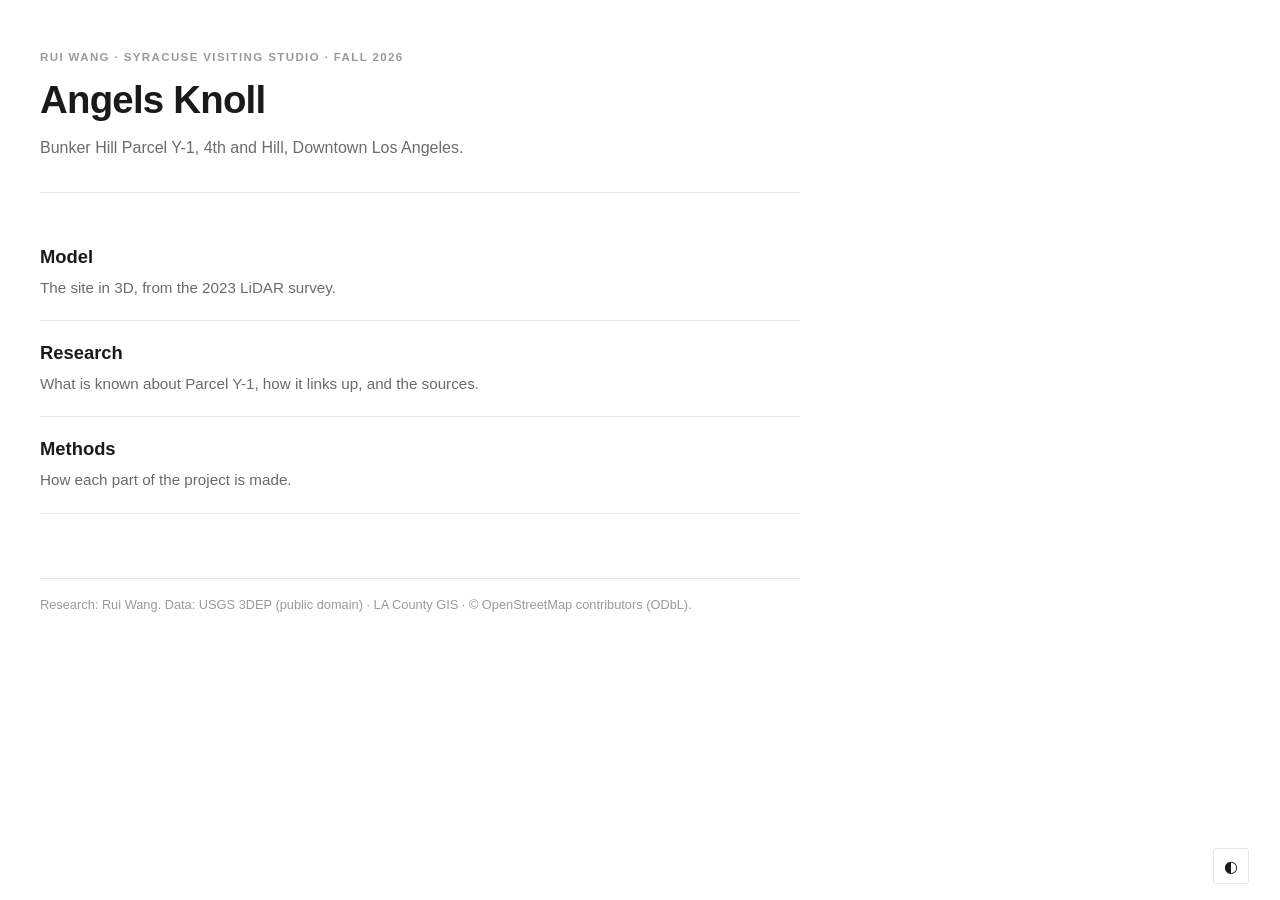
==== web/index.html @ c29ef48c "Make the repository a solo project: remove contributor docs and other people's names The project is " ====
<!doctype html>
<html lang="en">
<head>
<meta charset="utf-8">
<meta name="viewport" content="width=device-width, initial-scale=1">
<title>Angels Knoll Studio</title>
<link rel="stylesheet" href="site.css">
<script src="theme.js"></script>
<script>
  // The viewer is heavy (about 45 MB of LiDAR, decoded in the browser), so the home page asks the browser to prepare
  // it in the background (Speculation Rules prerender, user 2026-10-12): clicking Model then opens it at once.
  // Right away with a mouse on a screen wider than a phone; on phones or with Data Saver only once the link is pressed or hovered.
  (function () {
    if (!(HTMLScriptElement.supports && HTMLScriptElement.supports("speculationrules"))) return;
    var c = navigator.connection, small = matchMedia("(max-width: 600px), (pointer: coarse)").matches;
    var eager = !small && !(c && c.saveData);
    var s = document.createElement("script");
    s.type = "speculationrules";
    s.textContent = JSON.stringify({ prerender: [{ urls: ["viewer.html"], eagerness: eager ? "immediate" : "moderate" }] });
    document.head.appendChild(s);
  })();
  // Back from the viewer with its "home" link (a history step back, viewer.js), the viewer is still the next history
  // entry and the browser keeps it as it was: Model then steps forward to it, open at once with the same view
  // (user, 2026-10-12: the second time it loaded again). Navigation API (Chromium); elsewhere the link just loads.
  document.addEventListener("click", function (e) {
    var a = e.target.closest && e.target.closest('a[href="viewer.html"]');
    if (!a || e.button !== 0 || e.metaKey || e.ctrlKey || e.shiftKey || e.altKey || !window.navigation) return;
    var es = navigation.entries(), next = es[navigation.currentEntry.index + 1];
    if (next && new URL(next.url).pathname === new URL(a.href).pathname) { e.preventDefault(); navigation.forward(); }
  });
</script>
<style>
  /* the three entries, laid out like Research's findings */
  a.item { display: block; border-bottom: 1px solid var(--line); padding: 20px 0; color: inherit; text-decoration: none; }
  a.item:hover .entry-title { text-decoration-color: currentColor; }
  a.item .entry-title { margin-bottom: 6px; }
</style>
</head>
<body>
<main class="container">
  <header class="header">
    <p class="eyebrow">Rui Wang · Syracuse Visiting Studio · Fall 2026</p>
    <h1>Angels Knoll</h1>
    <p class="subtitle">Bunker Hill Parcel Y-1, 4th and Hill, Downtown Los Angeles.</p>
  </header>

  <a class="item" href="viewer.html">
    <div class="entry-title">Model</div>
    <div class="entry-summary">The site in 3D, from the 2023 LiDAR survey.</div>
  </a>

  <a class="item" href="research/">
    <div class="entry-title">Research</div>
    <div class="entry-summary">What is known about Parcel Y-1, how it links up, and the sources.</div>
  </a>

  <a class="item" href="methods/">
    <div class="entry-title">Methods</div>
    <div class="entry-summary">How each part of the project is made.</div>
  </a>

  <footer class="footer">
    Research: Rui Wang. Data: USGS 3DEP (public domain) · LA County GIS · © OpenStreetMap contributors (ODbL).
  </footer>
</main>
<button id="themeToggle" class="theme-toggle" aria-label="Toggle dark mode">&#9680;</button>
</body>
</html>
---- web/site.css ----
/* Shared look of the site's pages (home, Research, Methods), modeled on ruyf26.samlay.xyz (user, 2026-10-10:
   one type scale, one set of colours, one column). Page-specific styles stay in each page. */
/* the colours are registered as colours, so the light / dark switch can ease the variables themselves (see .theme-anim) */
@property --bg { syntax: "<color>"; inherits: true; initial-value: #ffffff; }
@property --text { syntax: "<color>"; inherits: true; initial-value: #1a1a1a; }
@property --muted { syntax: "<color>"; inherits: true; initial-value: #6b6b6b; }
@property --faint { syntax: "<color>"; inherits: true; initial-value: #9a9a9a; }
@property --line { syntax: "<color>"; inherits: true; initial-value: #e6e6e6; }
@property --hover { syntax: "<color>"; inherits: true; initial-value: #f7f7f7; }
@property --tint { syntax: "<color>"; inherits: true; initial-value: #3f51b5; }
@property --verified { syntax: "<color>"; inherits: true; initial-value: #2e7d32; }
@property --unverified { syntax: "<color>"; inherits: true; initial-value: #b26a00; }
@property --question { syntax: "<color>"; inherits: true; initial-value: #6b6b6b; }
@property --analysis { syntax: "<color>"; inherits: true; initial-value: #3f51b5; }
:root {
  --bg: #ffffff; --text: #1a1a1a; --muted: #6b6b6b; --faint: #9a9a9a; --line: #e6e6e6; --hover: #f7f7f7;
  --tint: #3f51b5;
  /* how sure an entry is (Research, Timeline) */
  --verified: #2e7d32; --unverified: #b26a00; --question: #6b6b6b; --analysis: #3f51b5;
  --font: -apple-system, BlinkMacSystemFont, "Segoe UI", Roboto, "Helvetica Neue", Arial, sans-serif;
  --mono: ui-monospace, SFMono-Regular, Menlo, Consolas, monospace;
  /* timing, the same across the site (user, 2026-10-10; also in viewer.html): small feedback, overlays appearing,
     closing / a change of the whole page, overlays fading after the idle wait */
  --t-feedback: .2s; --t-in: .3s; --t-out: .5s; --t-idle: 1.5s;
}
@media (prefers-color-scheme: dark) {
  :root:not([data-theme="light"]) {
    color-scheme: dark; --bg: #161616; --text: #ededed; --muted: #a0a0a0; --faint: #777777; --line: #2c2c2c; --hover: #1f1f1f;
    --tint: #9fa8da;
    --verified: #81c784; --unverified: #ffb74d; --question: #a0a0a0; --analysis: #9fa8da;
  }
}
:root[data-theme="dark"] {
  color-scheme: dark; --bg: #161616; --text: #ededed; --muted: #a0a0a0; --faint: #777777; --line: #2c2c2c; --hover: #1f1f1f;
  --tint: #9fa8da;
  --verified: #81c784; --unverified: #ffb74d; --question: #a0a0a0; --analysis: #9fa8da;
}

/* moving between the site's pages cross-fades (View Transitions; browsers without it simply change page) */
@view-transition { navigation: auto; }
::view-transition-old(root), ::view-transition-new(root) { animation-duration: .5s; animation-timing-function: ease; }
/* behind the two pictures being cross-faded, the page colour, not the browser's white: a picture with see-through
   parts (the Network's 3D view) otherwise let light through mid-fade (user, 2026-10-13: dark, light, dark) */
::view-transition { background: var(--bg); }

* { margin: 0; padding: 0; box-sizing: border-box; }
/* short pages keep the scrollbar's room, so every page's column lines up; the page colour reaches the window edges */
html { scrollbar-gutter: stable; background: var(--bg); }
body { font-family: var(--font); font-size: 16px; line-height: 1.6; background: var(--bg); color: var(--text); }
a { color: inherit; }
code { font: 0.8rem var(--mono); }

/* one column, the same on every page */
.container { max-width: 760px; margin: 0; padding: 48px 16px 64px; }
/* the column sits at the left on every page, not in the middle (user, 2026-10-13: so the Network's view has the
   middle of the screen); wider screens give it a wider margin */
@media (min-width: 900px) { .container { max-width: 840px; padding-left: 40px; padding-right: 40px; } }

/* header: eyebrow (link home + authors), title, one-line subtitle, hairline */
.header { padding-bottom: 32px; border-bottom: 1px solid var(--line); margin-bottom: 32px; }
.eyebrow { font-size: 0.72rem; font-weight: 700; letter-spacing: 0.12em; text-transform: uppercase; color: var(--faint); margin-bottom: 12px; }
.home { color: inherit; }   /* "home" in the eyebrow, underlined like the viewer's */
.header h1 { font-size: 2.4rem; line-height: 1.15; letter-spacing: -0.02em; margin-bottom: 12px; }
.subtitle { color: var(--muted); max-width: 520px; }
/* switching between the views of one page (Research: Network, List), under the title */
.views { display: flex; gap: 14px; font-size: 0.8rem; margin: -4px 0 12px; }
.views a { color: var(--muted); text-decoration: none; padding-bottom: 1px; border-bottom: 1px solid transparent;
  transition: color var(--t-feedback), border-color var(--t-feedback); }
.views a:hover { color: var(--text); }
.views a.on { color: var(--text); border-bottom-color: currentColor; }

/* small uppercase label over a group (Research topics, home entries, Methods contents) */
.label { font-size: 0.75rem; font-weight: 700; letter-spacing: 0.12em; text-transform: uppercase; color: var(--faint);
  padding-bottom: 8px; border-bottom: 1px solid var(--line); }

/* an entry in a list: title + muted summary (Research findings, home entries) */
.entry-title { font-size: 1.15rem; line-height: 1.35; font-weight: 700; }
.entry-summary { color: var(--muted); font-size: 0.95rem; }

/* running text */
.prose p { margin-bottom: 12px; }
.note { color: var(--muted); font-size: 0.85rem; }

.footer { margin-top: 64px; padding-top: 16px; border-top: 1px solid var(--line); font-size: 0.8rem; color: var(--faint); }

/* the scrollbar takes the page's colours, so it fades with them instead of jumping when color-scheme flips */
html { scrollbar-color: var(--line) var(--bg); }
/* switching light / dark eases the colour variables on the root only (theme.js sets .theme-anim for the length of the
   change); every element follows them in step. Easing each element's own colour instead made inherited colours lag
   behind and jump at the end (home: Model / Research / Methods flashed; user, 2026-10-12, measured). */
.theme-anim { transition: --bg var(--t-out) ease, --text var(--t-out) ease, --muted var(--t-out) ease,
    --faint var(--t-out) ease, --line var(--t-out) ease, --hover var(--t-out) ease, --tint var(--t-out) ease,
    --verified var(--t-out) ease, --unverified var(--t-out) ease, --question var(--t-out) ease,
    --analysis var(--t-out) ease !important; }
/* hover underlines (entry titles) come in with the small-feedback time; other links keep theirs */
.entry-title, .finding-title { text-decoration: underline; text-underline-offset: 3px; text-decoration-color: transparent;
  transition: text-decoration-color var(--t-feedback); }

.theme-toggle { position: fixed; right: 16px; bottom: 16px; width: 36px; height: 36px; font-size: 1rem; color: var(--text);
  background: var(--bg); border: 1px solid var(--line); border-radius: 3px; cursor: pointer; }

@media (max-width: 600px) {
  .container { padding-top: 32px; }
  .header h1 { font-size: 1.9rem; }
}
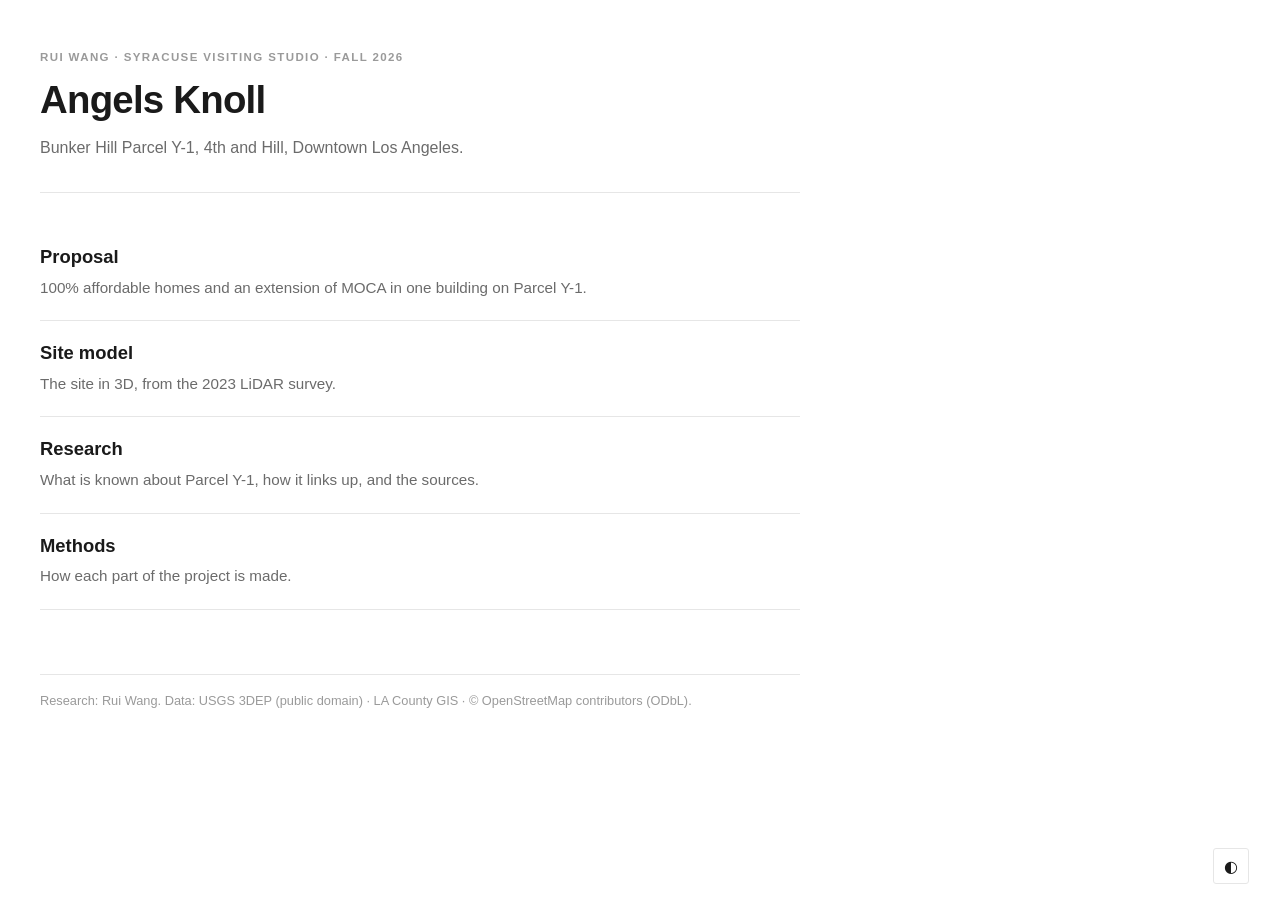
==== commit adad784e: "Add the Proposal page and put it first on the home page - web/proposal/: the English project proposa" ====
--- a/web/index.html
+++ b/web/index.html
@@ -8,7 +8,7 @@
 <script src="theme.js"></script>
 <script>
   // The viewer is heavy (about 45 MB of LiDAR, decoded in the browser), so the home page asks the browser to prepare
-  // it in the background (Speculation Rules prerender, user 2026-10-12): clicking Model then opens it at once.
+  // it in the background (Speculation Rules prerender, user 2026-10-12): clicking Site model then opens it at once.
   // Right away with a mouse on a screen wider than a phone; on phones or with Data Saver only once the link is pressed or hovered.
   (function () {
     if (!(HTMLScriptElement.supports && HTMLScriptElement.supports("speculationrules"))) return;
@@ -20,7 +20,7 @@
     document.head.appendChild(s);
   })();
   // Back from the viewer with its "home" link (a history step back, viewer.js), the viewer is still the next history
-  // entry and the browser keeps it as it was: Model then steps forward to it, open at once with the same view
+  // entry and the browser keeps it as it was: Site model then steps forward to it, open at once with the same view
   // (user, 2026-10-12: the second time it loaded again). Navigation API (Chromium); elsewhere the link just loads.
   document.addEventListener("click", function (e) {
     var a = e.target.closest && e.target.closest('a[href="viewer.html"]');
@@ -30,7 +30,7 @@
   });
 </script>
 <style>
-  /* the three entries, laid out like Research's findings */
+  /* the entries, laid out like Research's findings */
   a.item { display: block; border-bottom: 1px solid var(--line); padding: 20px 0; color: inherit; text-decoration: none; }
   a.item:hover .entry-title { text-decoration-color: currentColor; }
   a.item .entry-title { margin-bottom: 6px; }
@@ -44,8 +44,13 @@
     <p class="subtitle">Bunker Hill Parcel Y-1, 4th and Hill, Downtown Los Angeles.</p>
   </header>
 
+  <a class="item" href="proposal/">
+    <div class="entry-title">Proposal</div>
+    <div class="entry-summary">100% affordable homes and an extension of MOCA in one building on Parcel Y-1.</div>
+  </a>
+
   <a class="item" href="viewer.html">
-    <div class="entry-title">Model</div>
+    <div class="entry-title">Site model</div>
     <div class="entry-summary">The site in 3D, from the 2023 LiDAR survey.</div>
   </a>
 
--- a/web/site.css
+++ b/web/site.css
@@ -83,6 +83,33 @@
 
 .footer { margin-top: 64px; padding-top: 16px; border-top: 1px solid var(--line); font-size: 0.8rem; color: var(--faint); }
 
+/* pages with columns (Methods, Proposal): header and contents on the left, staying in place, the text in the middle,
+   side notes in the right margin on very wide screens (moved here from Methods, 2026-10-29, unchanged) */
+nav.toc { display: flex; flex-wrap: wrap; gap: 6px 18px; font-size: 0.85rem; margin-bottom: 8px; }
+nav.toc a { color: var(--muted); text-decoration: none; }
+nav.toc a:hover { color: var(--text); }
+/* two columns, as on Research, List (user, 2026-10-13): header and contents on the left, staying in place, the
+   text on the right; on very wide screens the file each part comes from moves into the margin beside it (side
+   notes; more to be added, see site-model/BACKLOG.md §13) */
+.m2 { max-width: none; }
+.m2 .content { max-width: 720px; }
+nav.toc { flex-direction: column; gap: 2px; margin: 0; font-size: 0.85rem; }
+nav.toc a { display: block; padding: 1px 0; transition: color var(--t-feedback); }
+nav.toc a.sub { padding-left: 14px; font-size: 0.8rem; }
+nav.toc a.on { color: var(--text); }
+@media (max-width: 899px) { nav.toc { display: none; } }
+@media (min-width: 900px) {
+  .m2 { display: grid; grid-template-columns: 300px minmax(0, 720px); gap: 0 48px; align-items: start; }
+  .m2 .side { position: sticky; top: 0; max-height: 100vh; overflow: auto; padding: 48px 4px 32px 0; margin-top: -48px; scrollbar-width: thin; }
+  .m2 .content section:first-child { margin-top: 0; }
+  .m2 .footer { grid-column: 2; }
+}
+@media (min-width: 1400px) {
+  .m2 { grid-template-columns: 300px 720px 280px; }
+  .m2 .content :is(p, .blk) > .note { float: right; clear: right; width: 240px; margin: 0.25em -280px 0 0; font-size: 0.75rem;
+    line-height: 1.45; color: var(--faint); word-break: break-word; }
+}
+
 /* the scrollbar takes the page's colours, so it fades with them instead of jumping when color-scheme flips */
 html { scrollbar-color: var(--line) var(--bg); }
 /* switching light / dark eases the colour variables on the root only (theme.js sets .theme-anim for the length of the
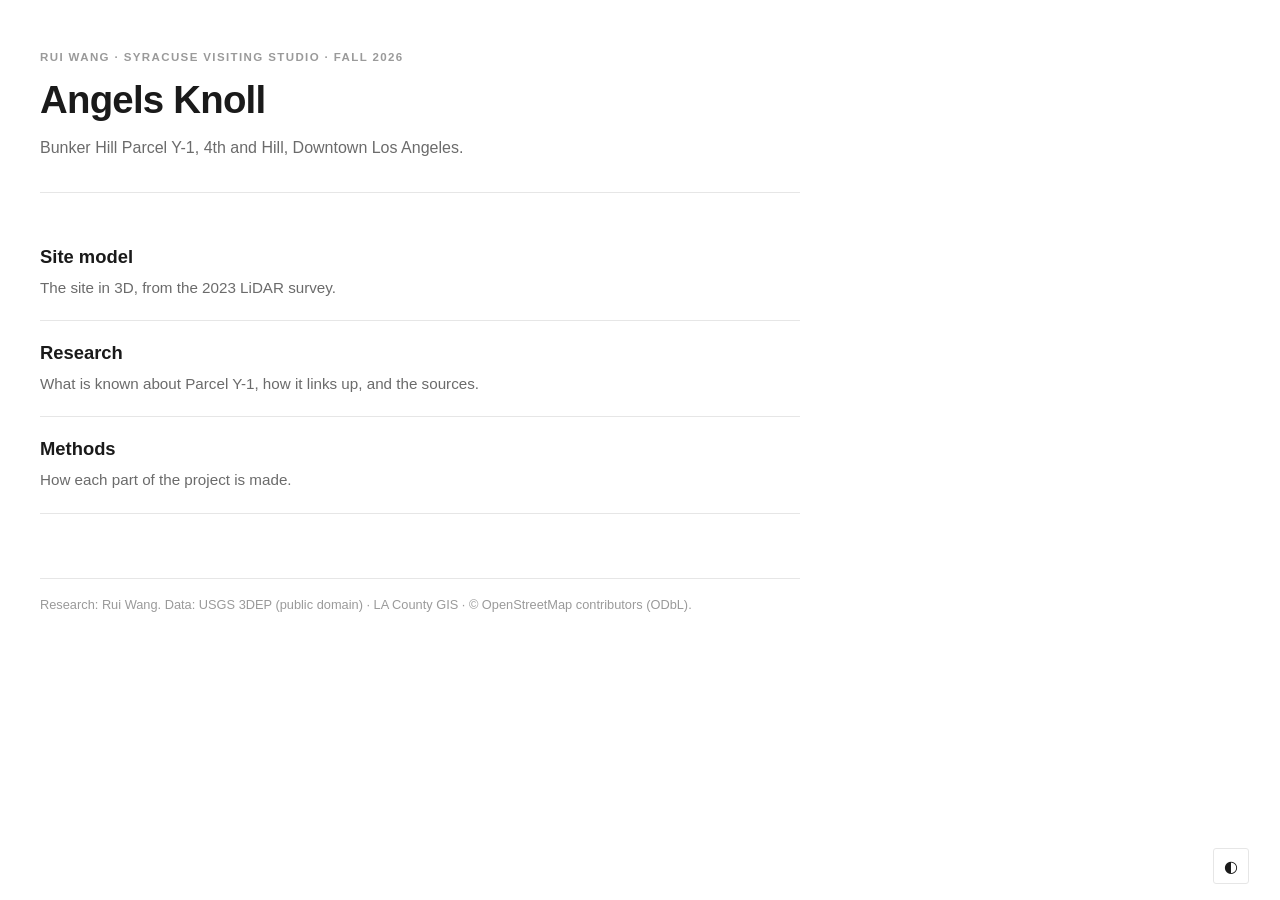
==== commit a6125136: "Withdraw the Proposal page from the site for now The published page still showed the 29 October (wov" ====
--- a/web/index.html
+++ b/web/index.html
@@ -44,11 +44,6 @@
     <p class="subtitle">Bunker Hill Parcel Y-1, 4th and Hill, Downtown Los Angeles.</p>
   </header>
 
-  <a class="item" href="proposal/">
-    <div class="entry-title">Proposal</div>
-    <div class="entry-summary">100% affordable homes and an extension of MOCA in one building on Parcel Y-1.</div>
-  </a>
-
   <a class="item" href="viewer.html">
     <div class="entry-title">Site model</div>
     <div class="entry-summary">The site in 3D, from the 2023 LiDAR survey.</div>
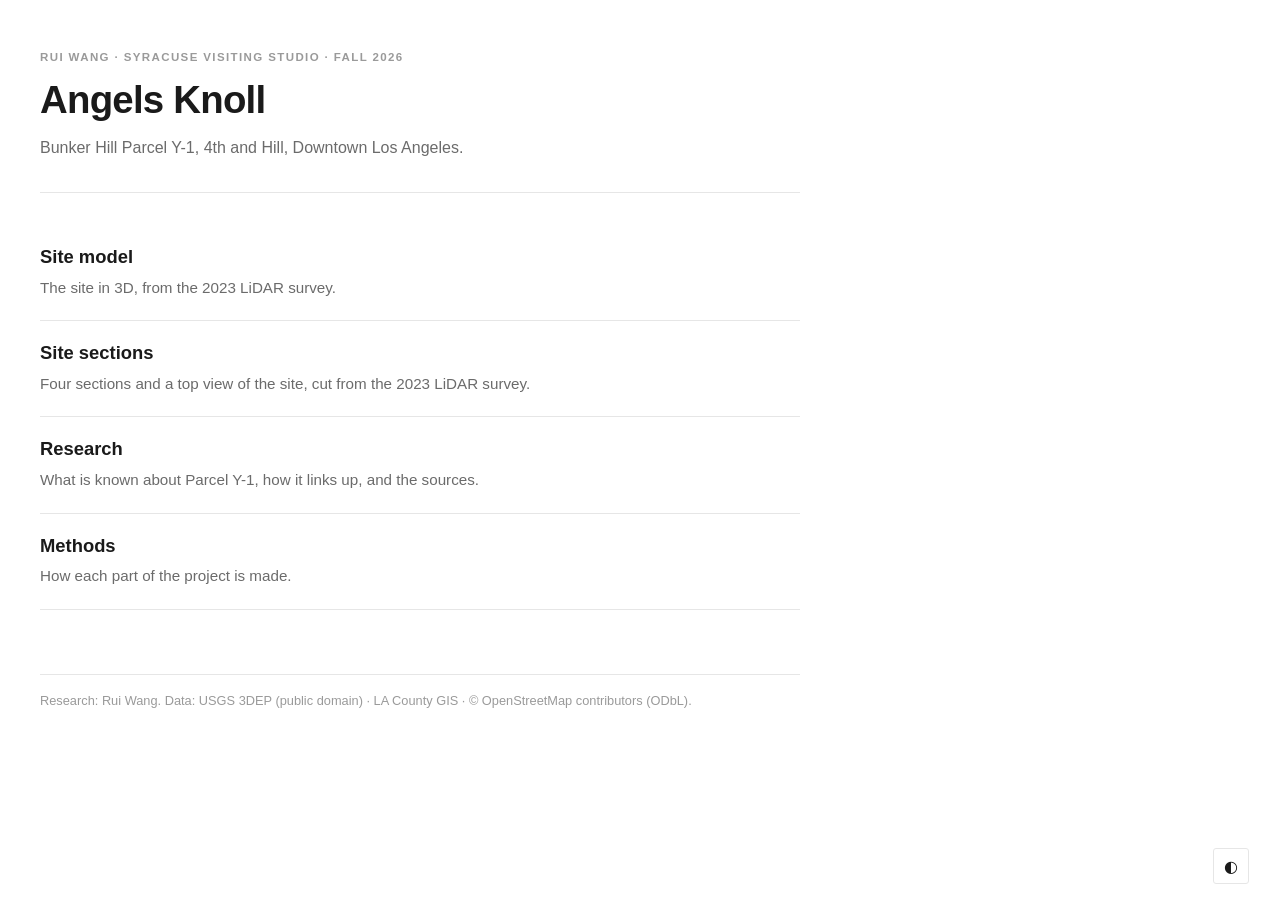
==== commit 2614c256: "Add Site sections: a north-up top view and four sections from the LiDAR A new page, web/sections/, l" ====
--- a/web/index.html
+++ b/web/index.html
@@ -49,6 +49,11 @@
     <div class="entry-summary">The site in 3D, from the 2023 LiDAR survey.</div>
   </a>
 
+  <a class="item" href="sections/">
+    <div class="entry-title">Site sections</div>
+    <div class="entry-summary">Four sections and a top view of the site, cut from the 2023 LiDAR survey.</div>
+  </a>
+
   <a class="item" href="research/">
     <div class="entry-title">Research</div>
     <div class="entry-summary">What is known about Parcel Y-1, how it links up, and the sources.</div>
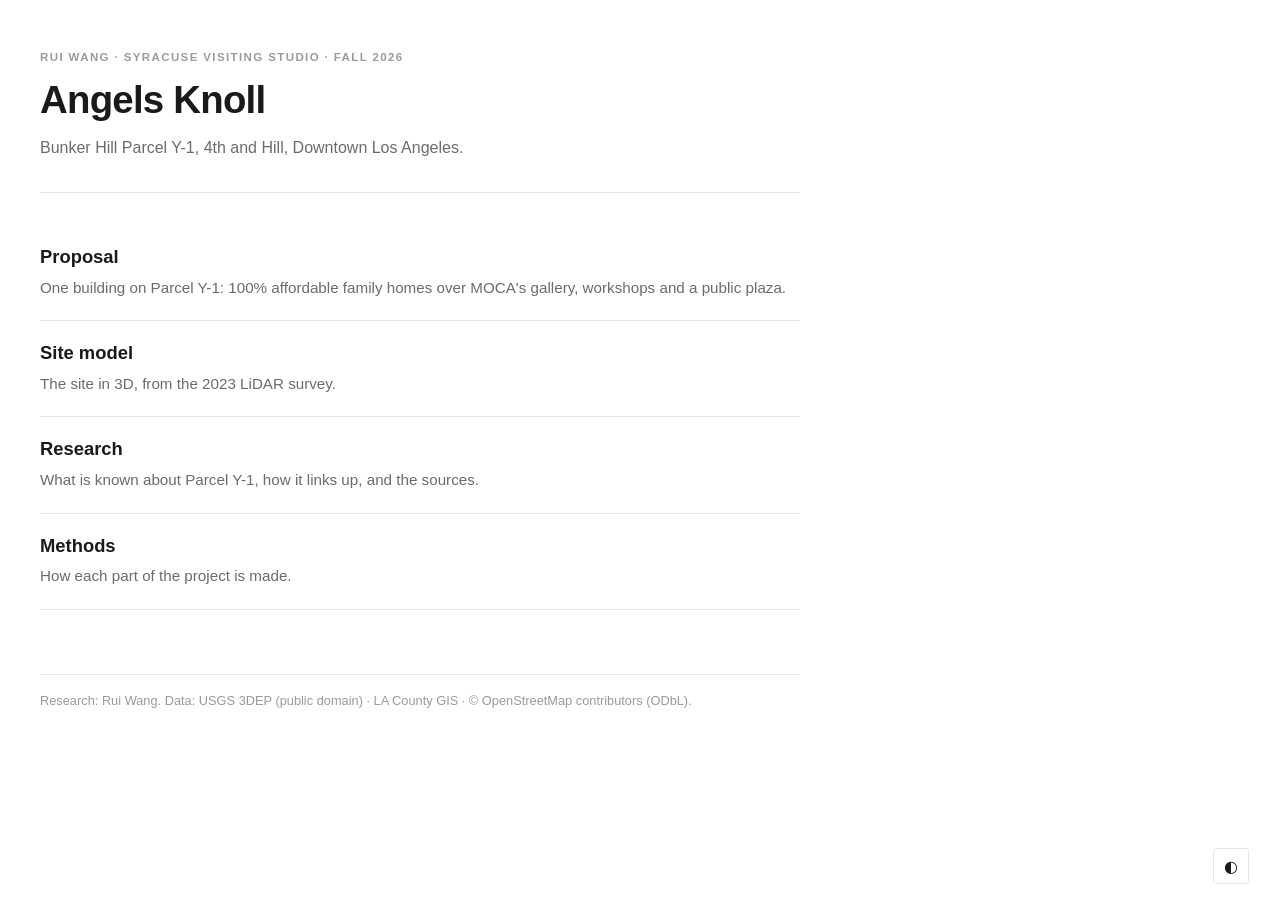
==== commit 4050bd1a: "Bring back the Proposal page with the 8 November draft; remove Site sections The Proposal page is re" ====
--- a/web/index.html
+++ b/web/index.html
@@ -44,14 +44,14 @@
     <p class="subtitle">Bunker Hill Parcel Y-1, 4th and Hill, Downtown Los Angeles.</p>
   </header>
 
+  <a class="item" href="proposal/">
+    <div class="entry-title">Proposal</div>
+    <div class="entry-summary">One building on Parcel Y-1: 100% affordable family homes over MOCA's gallery, workshops and a public plaza.</div>
+  </a>
+
   <a class="item" href="viewer.html">
     <div class="entry-title">Site model</div>
     <div class="entry-summary">The site in 3D, from the 2023 LiDAR survey.</div>
-  </a>
-
-  <a class="item" href="sections/">
-    <div class="entry-title">Site sections</div>
-    <div class="entry-summary">Four sections and a top view of the site, cut from the 2023 LiDAR survey.</div>
   </a>
 
   <a class="item" href="research/">
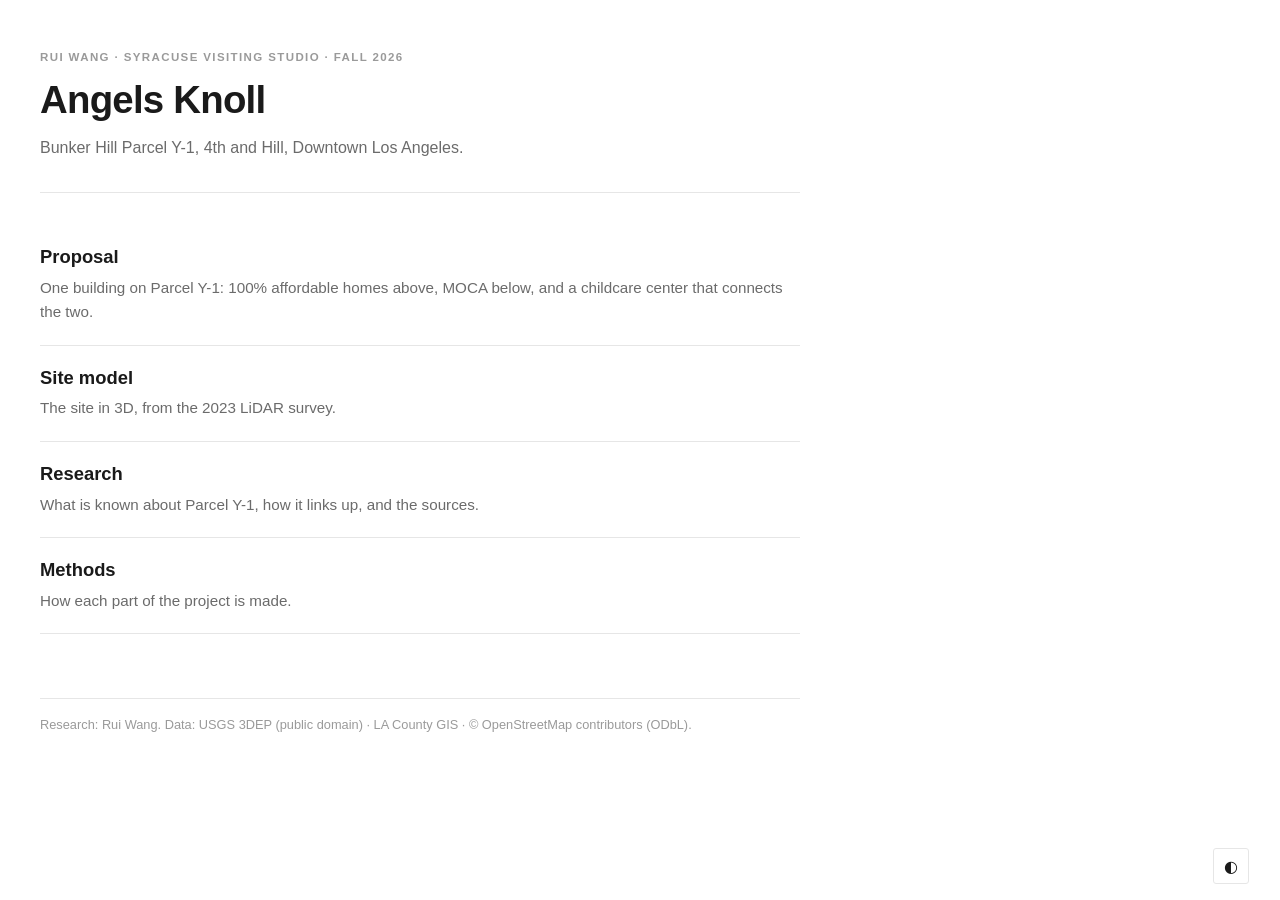
==== commit a58961b1: "Proposal subtitle and home summary: homes above, MOCA below, a childcare center connecting them Rui:" ====
--- a/web/index.html
+++ b/web/index.html
@@ -46,7 +46,7 @@
 
   <a class="item" href="proposal/">
     <div class="entry-title">Proposal</div>
-    <div class="entry-summary">One building on Parcel Y-1: 100% affordable family homes over MOCA's gallery, workshops and a public plaza.</div>
+    <div class="entry-summary">One building on Parcel Y-1: 100% affordable homes above, MOCA below, and a childcare center that connects the two.</div>
   </a>
 
   <a class="item" href="viewer.html">
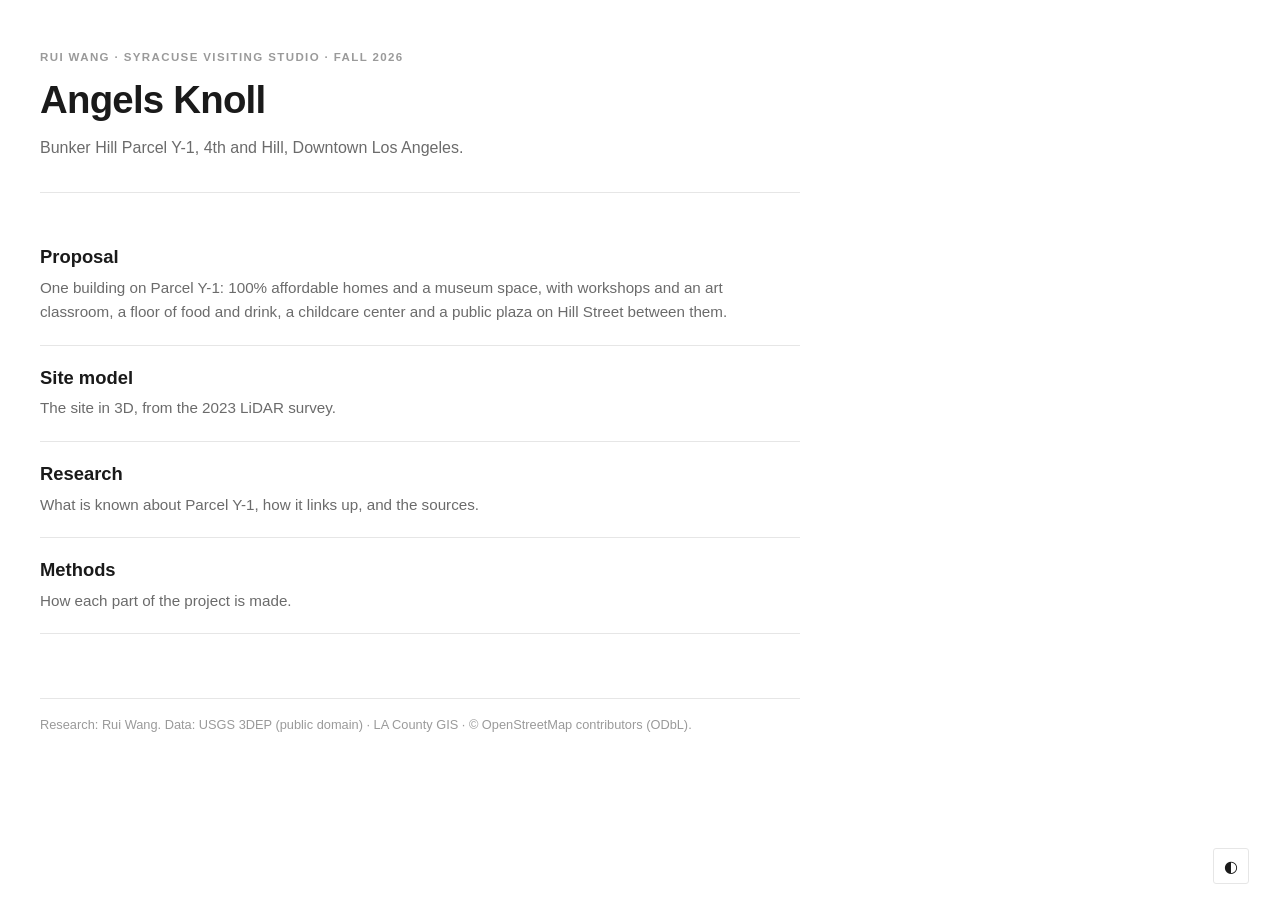
==== commit 2a0e3913: "Proposal subtitle and home summary follow the executive summary's first point The summary now says w" ====
--- a/web/index.html
+++ b/web/index.html
@@ -46,7 +46,7 @@
 
   <a class="item" href="proposal/">
     <div class="entry-title">Proposal</div>
-    <div class="entry-summary">One building on Parcel Y-1: 100% affordable homes above, MOCA below, and a childcare center that connects the two.</div>
+    <div class="entry-summary">One building on Parcel Y-1: 100% affordable homes and a museum space, with workshops and an art classroom, a floor of food and drink, a childcare center and a public plaza on Hill Street between them.</div>
   </a>
 
   <a class="item" href="viewer.html">
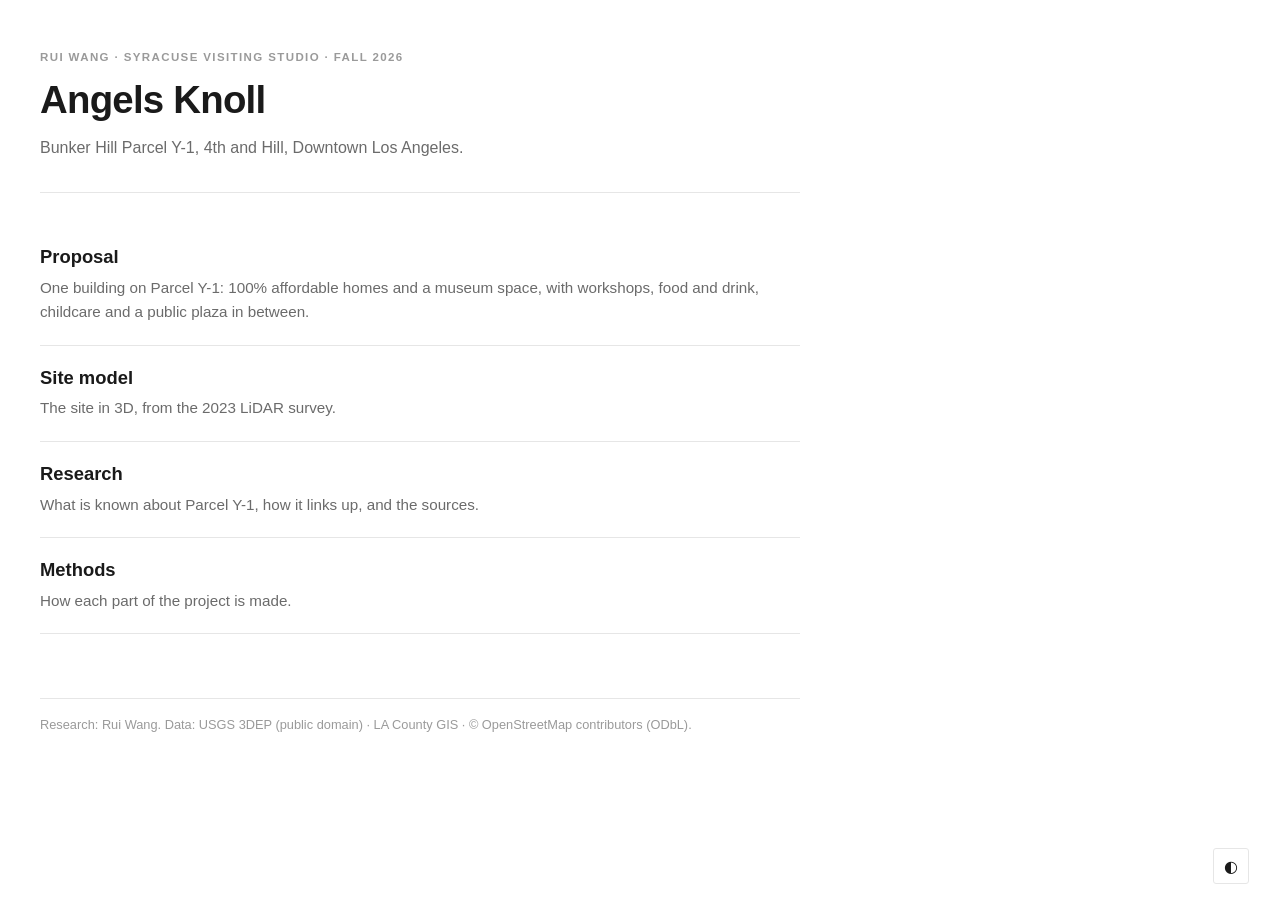
==== commit 38189e59: "Shorter proposal subtitle and home summary Co-Authored-By: Claude Opus 5.5 <noreply@anthropic.com>" ====
--- a/web/index.html
+++ b/web/index.html
@@ -46,7 +46,7 @@
 
   <a class="item" href="proposal/">
     <div class="entry-title">Proposal</div>
-    <div class="entry-summary">One building on Parcel Y-1: 100% affordable homes and a museum space, with workshops and an art classroom, a floor of food and drink, a childcare center and a public plaza on Hill Street between them.</div>
+    <div class="entry-summary">One building on Parcel Y-1: 100% affordable homes and a museum space, with workshops, food and drink, childcare and a public plaza in between.</div>
   </a>
 
   <a class="item" href="viewer.html">
